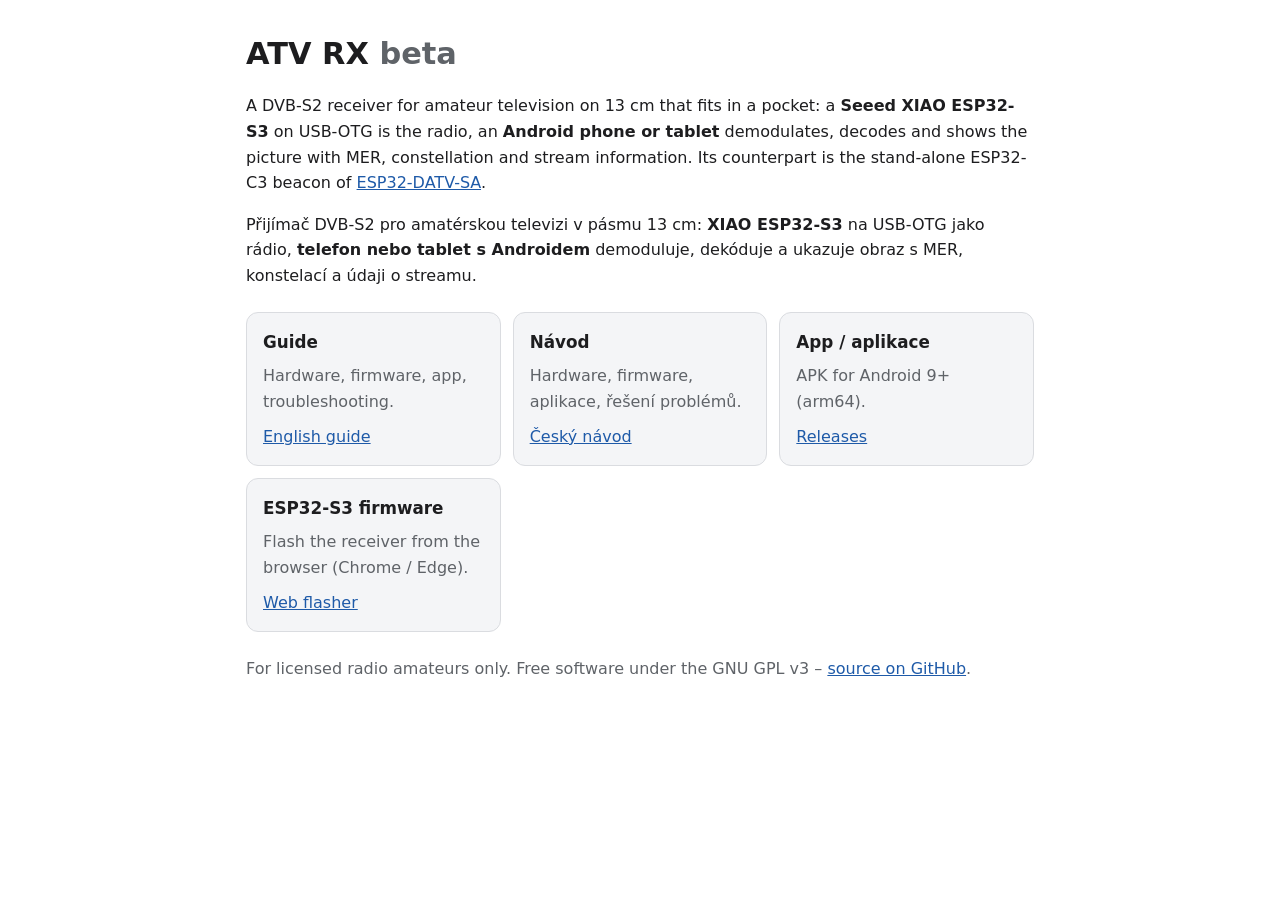
==== site/index.html @ 25fd5a3e "Beta packaging: CI for the APK, GitHub Pages with guide and S3 web flasher, GPL-3 .github/workflows/" ====
<!doctype html>
<html lang="en">
<head>
  <meta charset="utf-8">
  <meta name="viewport" content="width=device-width, initial-scale=1">
  <title>ATV RX</title>
  <link rel="stylesheet" href="style.css">
</head>
<body>
<main>
  <h1>ATV RX <span class="muted">beta</span></h1>
  <p>A DVB-S2 receiver for amateur television on 13 cm that fits in a pocket: a <b>Seeed XIAO ESP32-S3</b> on USB-OTG
     is the radio, an <b>Android phone or tablet</b> demodulates, decodes and shows the picture with MER, constellation
     and stream information. Its counterpart is the stand-alone ESP32-C3 beacon of
     <a href="https://github.com/ok1cdj/ESP32-DATV-SA">ESP32-DATV-SA</a>.</p>
  <p>Přijímač DVB-S2 pro amatérskou televizi v pásmu 13 cm: <b>XIAO ESP32-S3</b> na USB-OTG jako rádio,
     <b>telefon nebo tablet s Androidem</b> demoduluje, dekóduje a ukazuje obraz s MER, konstelací a údaji o streamu.</p>
  <div class="cards">
    <div class="card"><h3>Guide</h3><p>Hardware, firmware, app, troubleshooting.</p><a href="en.html">English guide</a></div>
    <div class="card"><h3>Návod</h3><p>Hardware, firmware, aplikace, řešení problémů.</p><a href="cs.html">Český návod</a></div>
    <div class="card"><h3>App / aplikace</h3><p>APK for Android 9+ (arm64).</p><a href="https://github.com/ok1cdj/ESP32-ATV/releases">Releases</a></div>
    <div class="card"><h3>ESP32-S3 firmware</h3><p>Flash the receiver from the browser (Chrome / Edge).</p><a href="flasher/">Web flasher</a></div>
  </div>
  <p class="muted">For licensed radio amateurs only. Free software under the GNU GPL v3 –
     <a href="https://github.com/ok1cdj/ESP32-ATV">source on GitHub</a>.</p>
</main>
</body>
</html>
---- site/style.css ----
:root { --bg: #ffffff; --fg: #1d1d1f; --muted: #5f6368; --card: #f4f5f7; --line: #dadce0; --accent: #1e5aa8; }
@media (prefers-color-scheme: dark) {
  :root { --bg: #16181d; --fg: #e8eaed; --muted: #9aa0a6; --card: #1f2229; --line: #3c4043; --accent: #7cacf8; }
}
* { box-sizing: border-box; }
body { margin: 0; background: var(--bg); color: var(--fg); font: 16px/1.6 system-ui, -apple-system, "Segoe UI", sans-serif; }
main, body > header, body > p, body > h1, body > h2, body > h3, body > ul, body > ol, body > table, body > pre, body > blockquote, body > figure {
  max-width: 820px; margin-left: auto; margin-right: auto; padding-left: 16px; padding-right: 16px; }
body > header#title-block-header { padding-top: 24px; }
h1 { font-size: 1.9rem; line-height: 1.2; margin-top: 1.2em; }
h2 { font-size: 1.35rem; margin-top: 1.8em; border-bottom: 1px solid var(--line); padding-bottom: .2em; }
a { color: var(--accent); }
code, pre { font-family: ui-monospace, "SFMono-Regular", Menlo, monospace; font-size: .9em; }
pre { background: var(--card); padding: 12px; border-radius: 8px; overflow-x: auto; }
code { background: var(--card); padding: 1px 4px; border-radius: 4px; }
pre code { background: none; padding: 0; }
table { border-collapse: collapse; display: block; overflow-x: auto; }
th, td { border: 1px solid var(--line); padding: 6px 10px; text-align: left; vertical-align: top; }
img { max-width: 100%; height: auto; border-radius: 6px; }
blockquote { border-left: 4px solid var(--accent); margin-left: 0; padding: 4px 16px; background: var(--card); border-radius: 0 8px 8px 0; }
.cards { display: grid; grid-template-columns: repeat(auto-fit, minmax(220px, 1fr)); gap: 12px; margin: 24px 0; }
.card { background: var(--card); border: 1px solid var(--line); border-radius: 12px; padding: 16px; }
.card h3 { margin: 0 0 .4em; font-size: 1.05rem; }
.card p { margin: 0 0 .6em; color: var(--muted); }
.muted { color: var(--muted); }
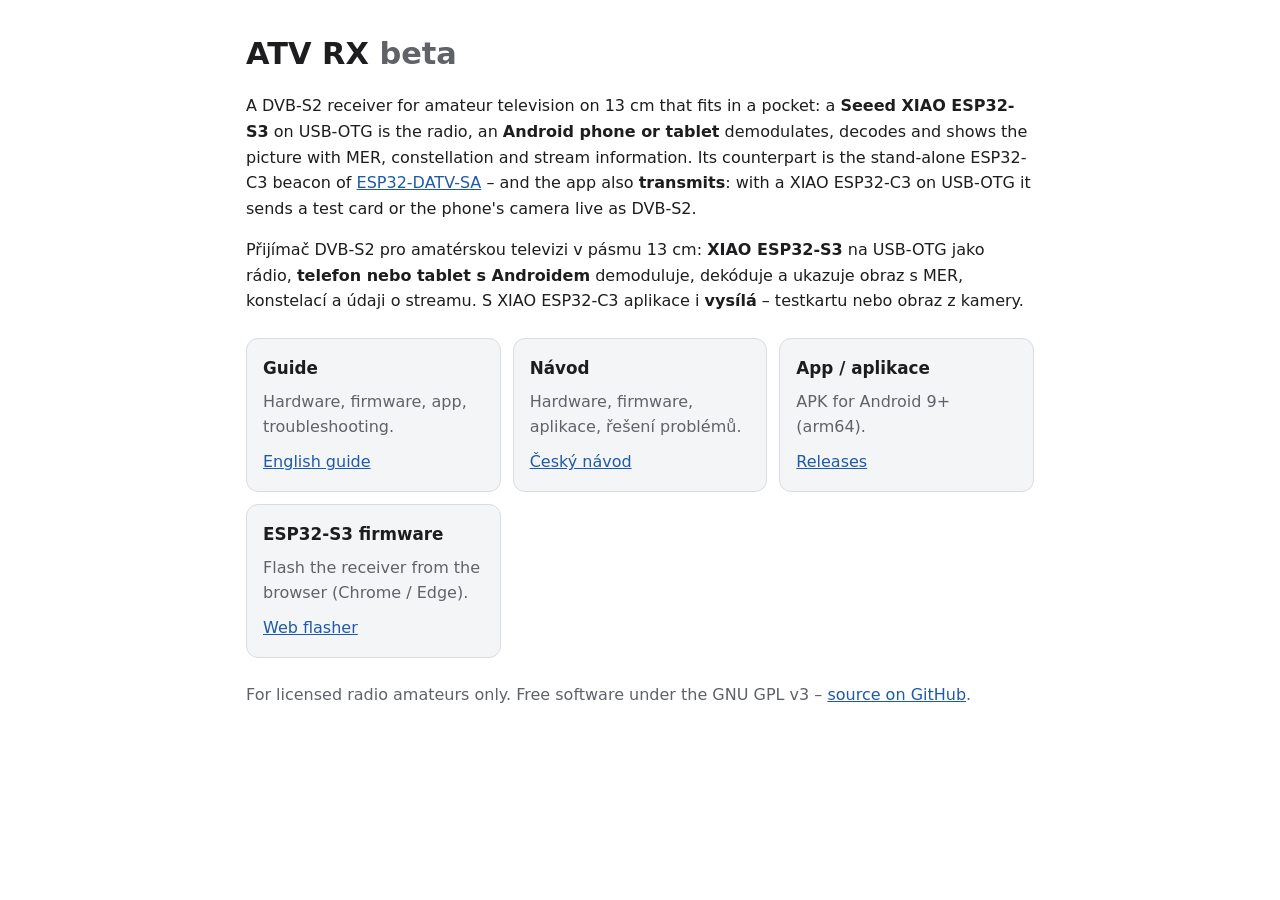
==== commit 430d6c75: "Release 0.6-beta: RX | TX switch, TX guide (cs/en) with screenshot, README and Pages The app opens w" ====
--- a/site/index.html
+++ b/site/index.html
@@ -12,9 +12,11 @@
   <p>A DVB-S2 receiver for amateur television on 13 cm that fits in a pocket: a <b>Seeed XIAO ESP32-S3</b> on USB-OTG
      is the radio, an <b>Android phone or tablet</b> demodulates, decodes and shows the picture with MER, constellation
      and stream information. Its counterpart is the stand-alone ESP32-C3 beacon of
-     <a href="https://github.com/ok1cdj/ESP32-DATV-SA">ESP32-DATV-SA</a>.</p>
+     <a href="https://github.com/ok1cdj/ESP32-DATV-SA">ESP32-DATV-SA</a> – and the app also <b>transmits</b>: with a
+     XIAO ESP32-C3 on USB-OTG it sends a test card or the phone's camera live as DVB-S2.</p>
   <p>Přijímač DVB-S2 pro amatérskou televizi v pásmu 13 cm: <b>XIAO ESP32-S3</b> na USB-OTG jako rádio,
-     <b>telefon nebo tablet s Androidem</b> demoduluje, dekóduje a ukazuje obraz s MER, konstelací a údaji o streamu.</p>
+     <b>telefon nebo tablet s Androidem</b> demoduluje, dekóduje a ukazuje obraz s MER, konstelací a údaji o streamu.
+     S XIAO ESP32-C3 aplikace i <b>vysílá</b> – testkartu nebo obraz z kamery.</p>
   <div class="cards">
     <div class="card"><h3>Guide</h3><p>Hardware, firmware, app, troubleshooting.</p><a href="en.html">English guide</a></div>
     <div class="card"><h3>Návod</h3><p>Hardware, firmware, aplikace, řešení problémů.</p><a href="cs.html">Český návod</a></div>
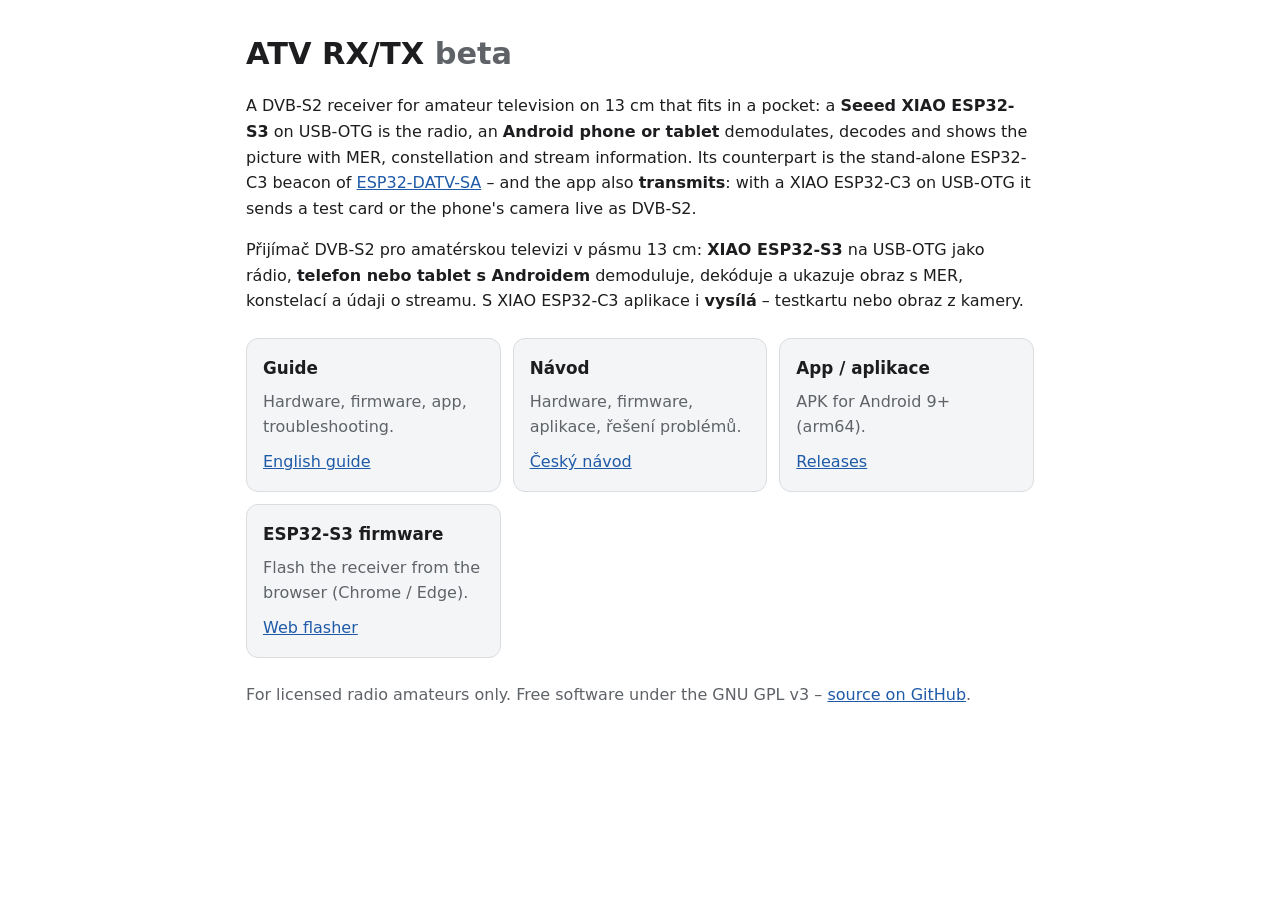
==== commit 8ed4faf5: "Release 0.8-beta: the app is ATV RX/TX Display name ATV RX/TX in the app, the guide, README, Pages a" ====
--- a/site/index.html
+++ b/site/index.html
@@ -3,12 +3,12 @@
 <head>
   <meta charset="utf-8">
   <meta name="viewport" content="width=device-width, initial-scale=1">
-  <title>ATV RX</title>
+  <title>ATV RX/TX</title>
   <link rel="stylesheet" href="style.css">
 </head>
 <body>
 <main>
-  <h1>ATV RX <span class="muted">beta</span></h1>
+  <h1>ATV RX/TX <span class="muted">beta</span></h1>
   <p>A DVB-S2 receiver for amateur television on 13 cm that fits in a pocket: a <b>Seeed XIAO ESP32-S3</b> on USB-OTG
      is the radio, an <b>Android phone or tablet</b> demodulates, decodes and shows the picture with MER, constellation
      and stream information. Its counterpart is the stand-alone ESP32-C3 beacon of
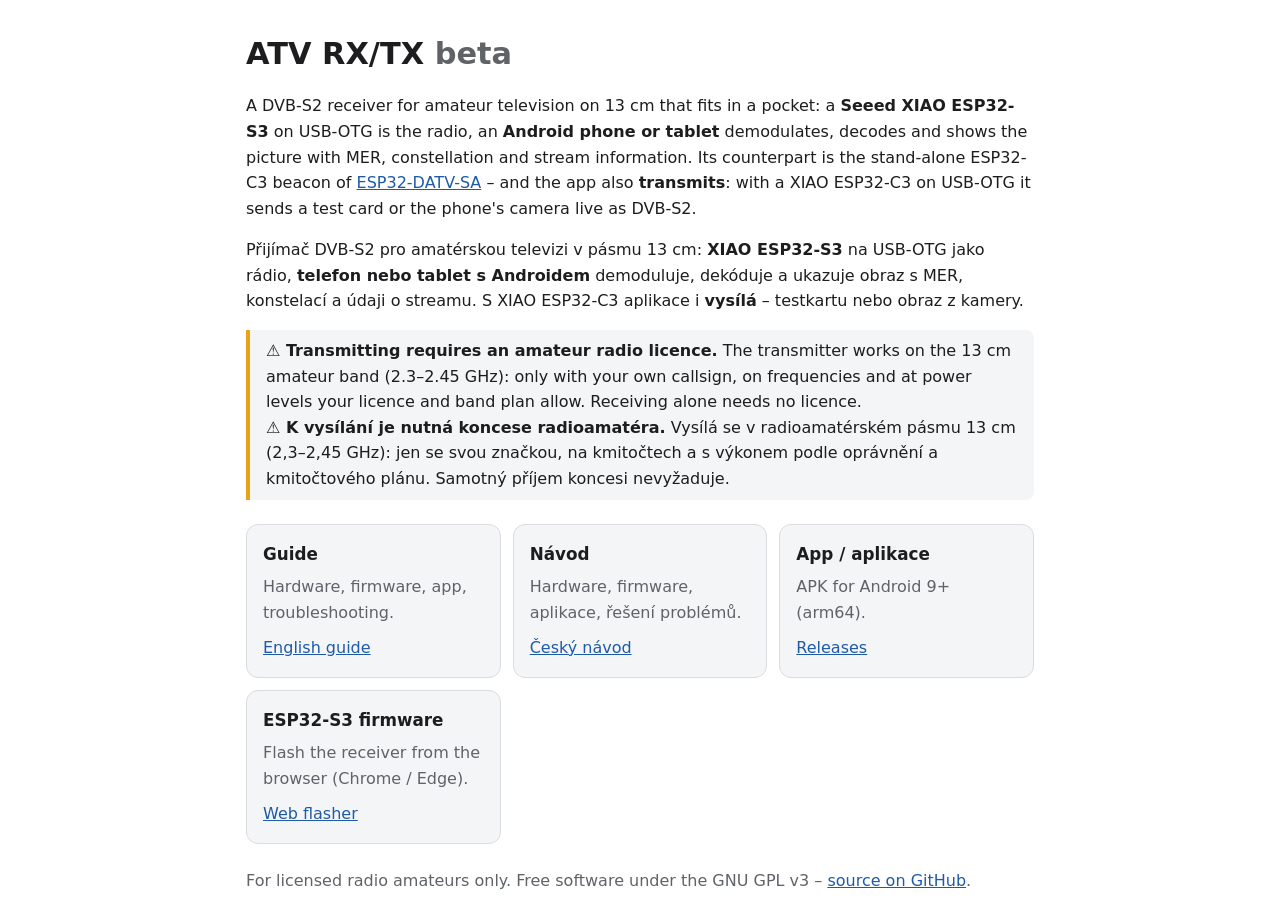
==== commit 1e499951: "Licence warning, credits, Buy Me a Coffee; icon and screenshot in the README - README: a prominent w" ====
--- a/site/index.html
+++ b/site/index.html
@@ -17,6 +17,11 @@
   <p>Přijímač DVB-S2 pro amatérskou televizi v pásmu 13 cm: <b>XIAO ESP32-S3</b> na USB-OTG jako rádio,
      <b>telefon nebo tablet s Androidem</b> demoduluje, dekóduje a ukazuje obraz s MER, konstelací a údaji o streamu.
      S XIAO ESP32-C3 aplikace i <b>vysílá</b> – testkartu nebo obraz z kamery.</p>
+  <p class="warn"><b>⚠ Transmitting requires an amateur radio licence.</b> The transmitter works on the 13 cm amateur
+     band (2.3–2.45 GHz): only with your own callsign, on frequencies and at power levels your licence and band plan
+     allow. Receiving alone needs no licence.<br>
+     <b>⚠ K vysílání je nutná koncese radioamatéra.</b> Vysílá se v radioamatérském pásmu 13 cm (2,3–2,45 GHz): jen se
+     svou značkou, na kmitočtech a s výkonem podle oprávnění a kmitočtového plánu. Samotný příjem koncesi nevyžaduje.</p>
   <div class="cards">
     <div class="card"><h3>Guide</h3><p>Hardware, firmware, app, troubleshooting.</p><a href="en.html">English guide</a></div>
     <div class="card"><h3>Návod</h3><p>Hardware, firmware, aplikace, řešení problémů.</p><a href="cs.html">Český návod</a></div>
--- a/site/style.css
+++ b/site/style.css
@@ -23,3 +23,4 @@
 .card h3 { margin: 0 0 .4em; font-size: 1.05rem; }
 .card p { margin: 0 0 .6em; color: var(--muted); }
 .muted { color: var(--muted); }
+.warn { border-left: 4px solid #e8a317; background: var(--card); padding: 8px 16px; border-radius: 0 8px 8px 0; }
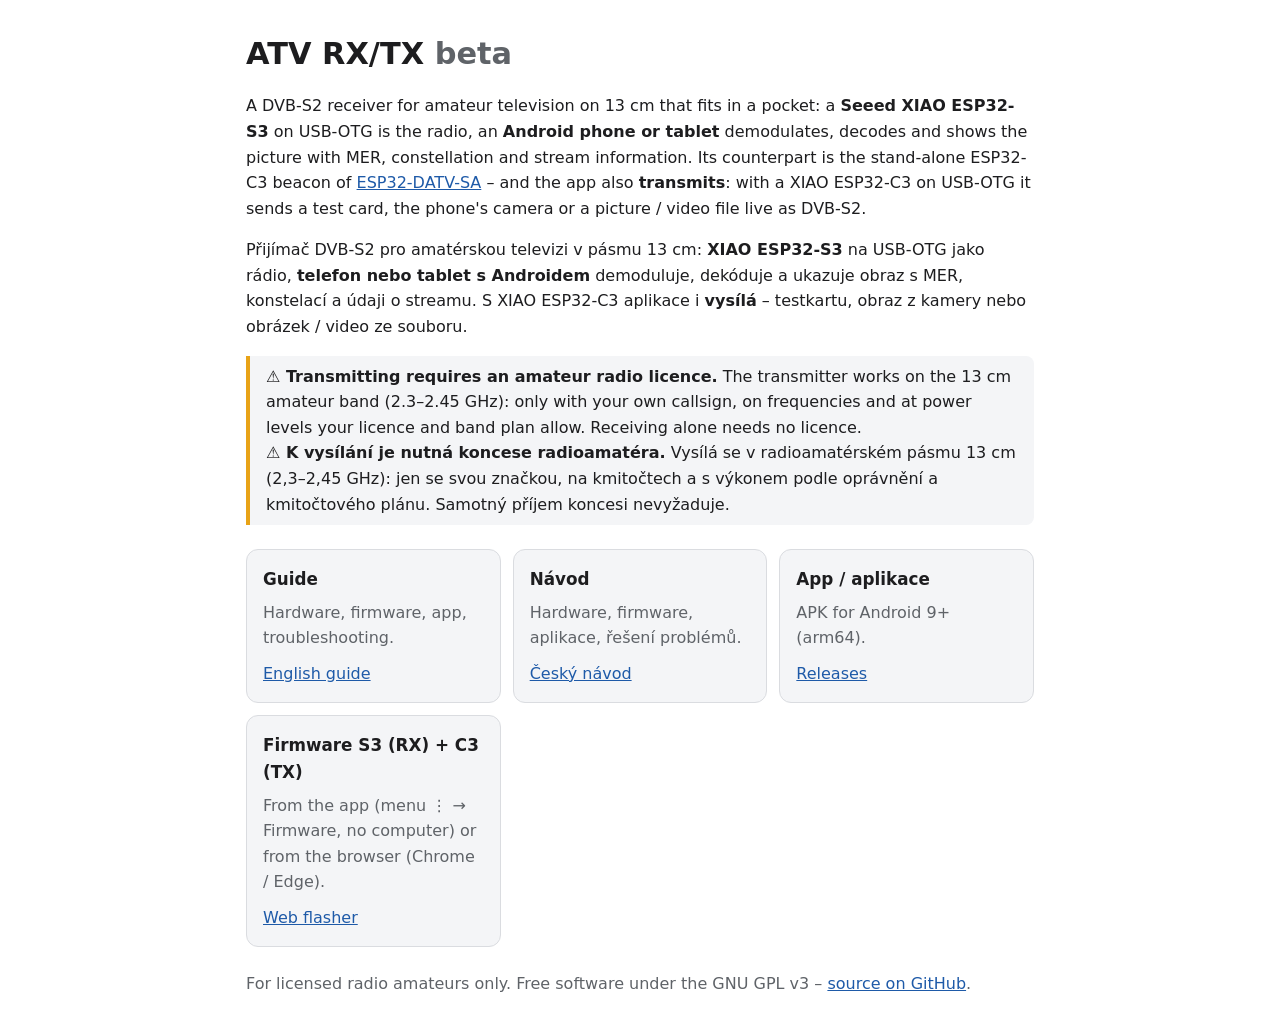
==== commit 2b953668: "Docs: updates and Obtainium, firmware S3 + C3 from the app or the web flasher, S3 not on a hub Co-Au" ====
--- a/site/index.html
+++ b/site/index.html
@@ -13,10 +13,10 @@
      is the radio, an <b>Android phone or tablet</b> demodulates, decodes and shows the picture with MER, constellation
      and stream information. Its counterpart is the stand-alone ESP32-C3 beacon of
      <a href="https://github.com/ok1cdj/ESP32-DATV-SA">ESP32-DATV-SA</a> – and the app also <b>transmits</b>: with a
-     XIAO ESP32-C3 on USB-OTG it sends a test card or the phone's camera live as DVB-S2.</p>
+     XIAO ESP32-C3 on USB-OTG it sends a test card, the phone's camera or a picture / video file live as DVB-S2.</p>
   <p>Přijímač DVB-S2 pro amatérskou televizi v pásmu 13 cm: <b>XIAO ESP32-S3</b> na USB-OTG jako rádio,
      <b>telefon nebo tablet s Androidem</b> demoduluje, dekóduje a ukazuje obraz s MER, konstelací a údaji o streamu.
-     S XIAO ESP32-C3 aplikace i <b>vysílá</b> – testkartu nebo obraz z kamery.</p>
+     S XIAO ESP32-C3 aplikace i <b>vysílá</b> – testkartu, obraz z kamery nebo obrázek / video ze souboru.</p>
   <p class="warn"><b>⚠ Transmitting requires an amateur radio licence.</b> The transmitter works on the 13 cm amateur
      band (2.3–2.45 GHz): only with your own callsign, on frequencies and at power levels your licence and band plan
      allow. Receiving alone needs no licence.<br>
@@ -26,7 +26,7 @@
     <div class="card"><h3>Guide</h3><p>Hardware, firmware, app, troubleshooting.</p><a href="en.html">English guide</a></div>
     <div class="card"><h3>Návod</h3><p>Hardware, firmware, aplikace, řešení problémů.</p><a href="cs.html">Český návod</a></div>
     <div class="card"><h3>App / aplikace</h3><p>APK for Android 9+ (arm64).</p><a href="https://github.com/ok1cdj/ESP32-ATV/releases">Releases</a></div>
-    <div class="card"><h3>ESP32-S3 firmware</h3><p>Flash the receiver from the browser (Chrome / Edge).</p><a href="flasher/">Web flasher</a></div>
+    <div class="card"><h3>Firmware S3 (RX) + C3 (TX)</h3><p>From the app (menu ⋮ → Firmware, no computer) or from the browser (Chrome / Edge).</p><a href="flasher/">Web flasher</a></div>
   </div>
   <p class="muted">For licensed radio amateurs only. Free software under the GNU GPL v3 –
      <a href="https://github.com/ok1cdj/ESP32-ATV">source on GitHub</a>.</p>
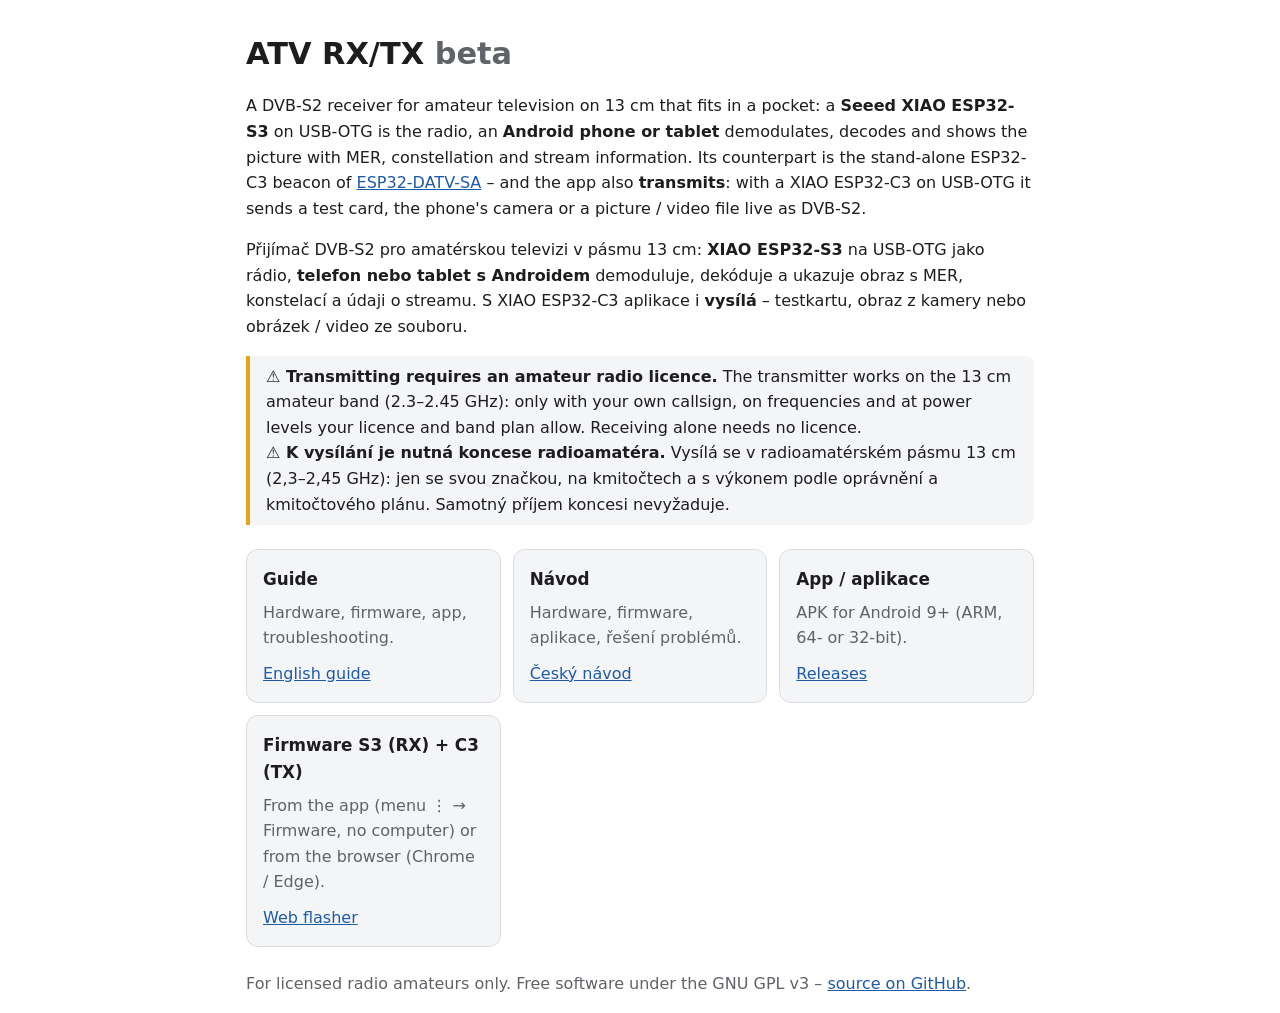
==== commit 5e6ad3fb: "Android app also for 32-bit ARM (armeabi-v7a): the native tools built for both ABIs Older phones and" ====
--- a/site/index.html
+++ b/site/index.html
@@ -25,7 +25,7 @@
   <div class="cards">
     <div class="card"><h3>Guide</h3><p>Hardware, firmware, app, troubleshooting.</p><a href="en.html">English guide</a></div>
     <div class="card"><h3>Návod</h3><p>Hardware, firmware, aplikace, řešení problémů.</p><a href="cs.html">Český návod</a></div>
-    <div class="card"><h3>App / aplikace</h3><p>APK for Android 9+ (arm64).</p><a href="https://github.com/ok1cdj/ESP32-ATV/releases">Releases</a></div>
+    <div class="card"><h3>App / aplikace</h3><p>APK for Android 9+ (ARM, 64- or 32-bit).</p><a href="https://github.com/ok1cdj/ESP32-ATV/releases">Releases</a></div>
     <div class="card"><h3>Firmware S3 (RX) + C3 (TX)</h3><p>From the app (menu ⋮ → Firmware, no computer) or from the browser (Chrome / Edge).</p><a href="flasher/">Web flasher</a></div>
   </div>
   <p class="muted">For licensed radio amateurs only. Free software under the GNU GPL v3 –
